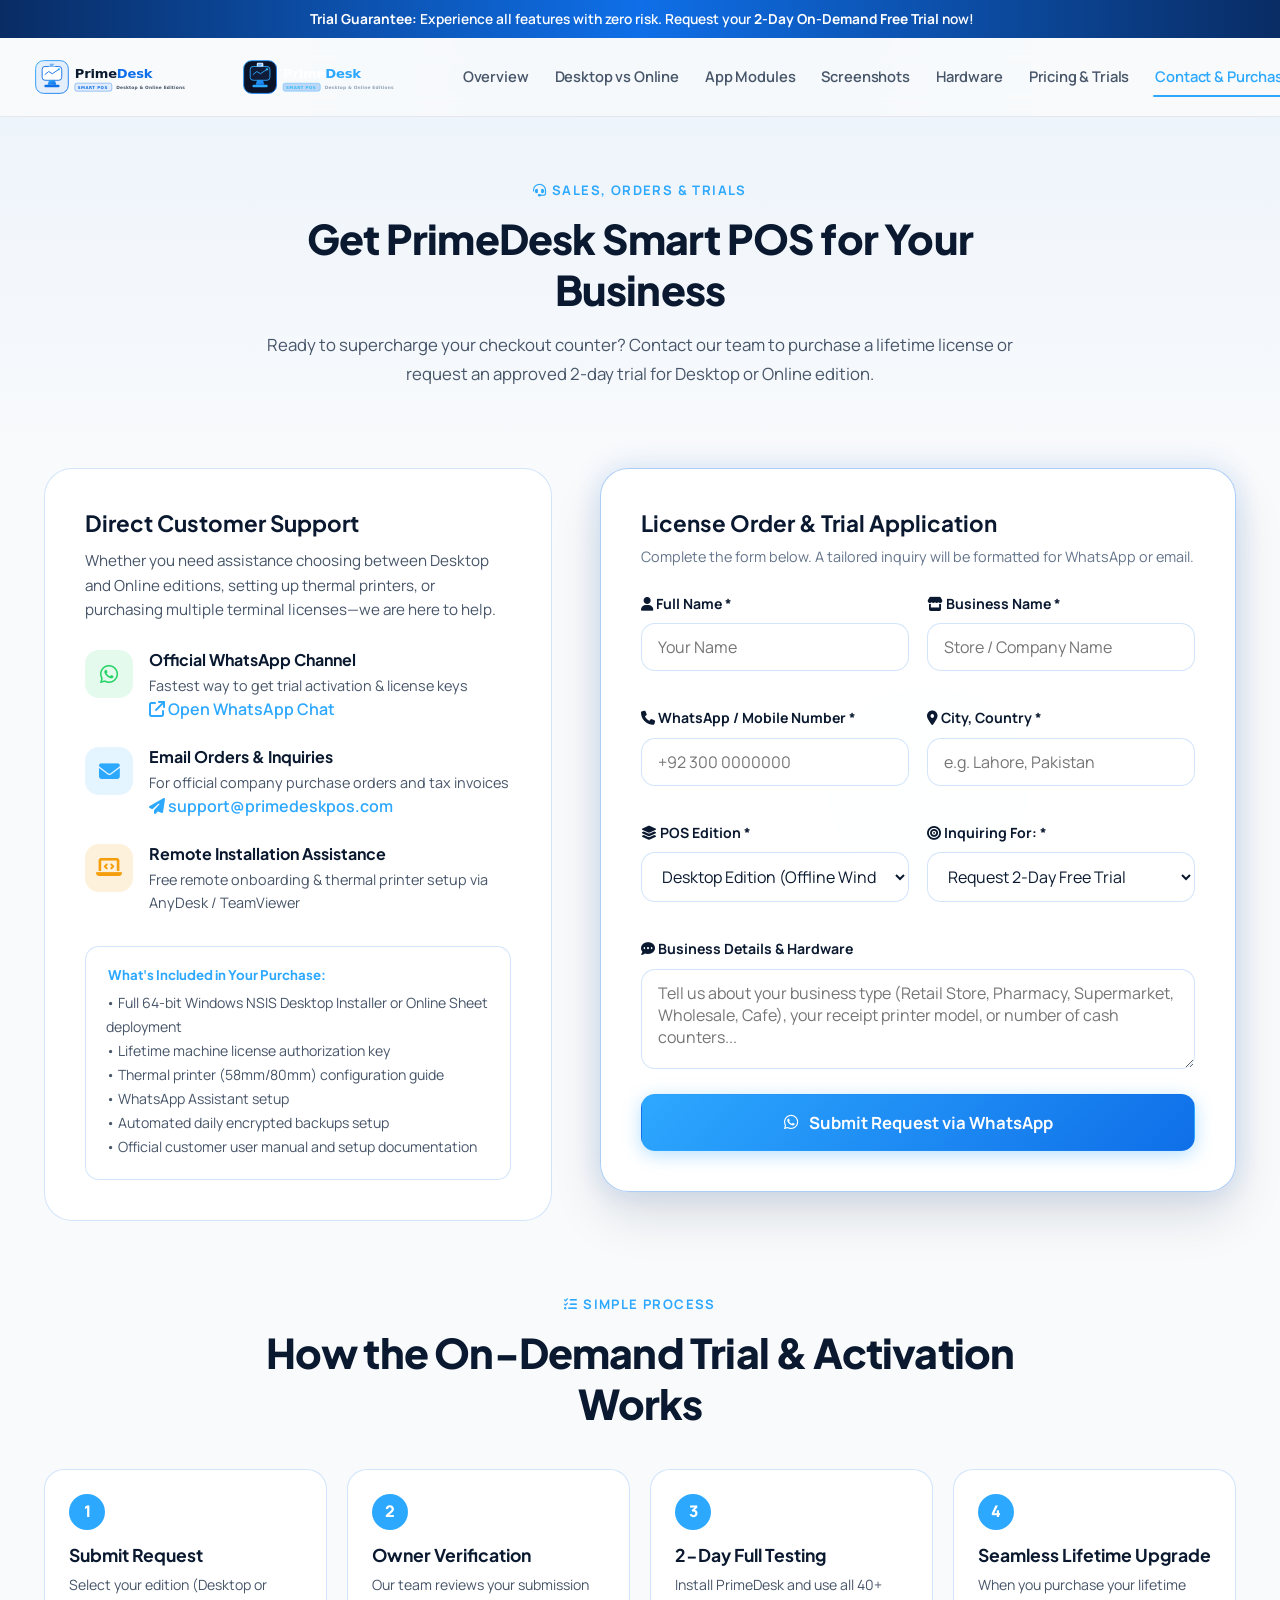
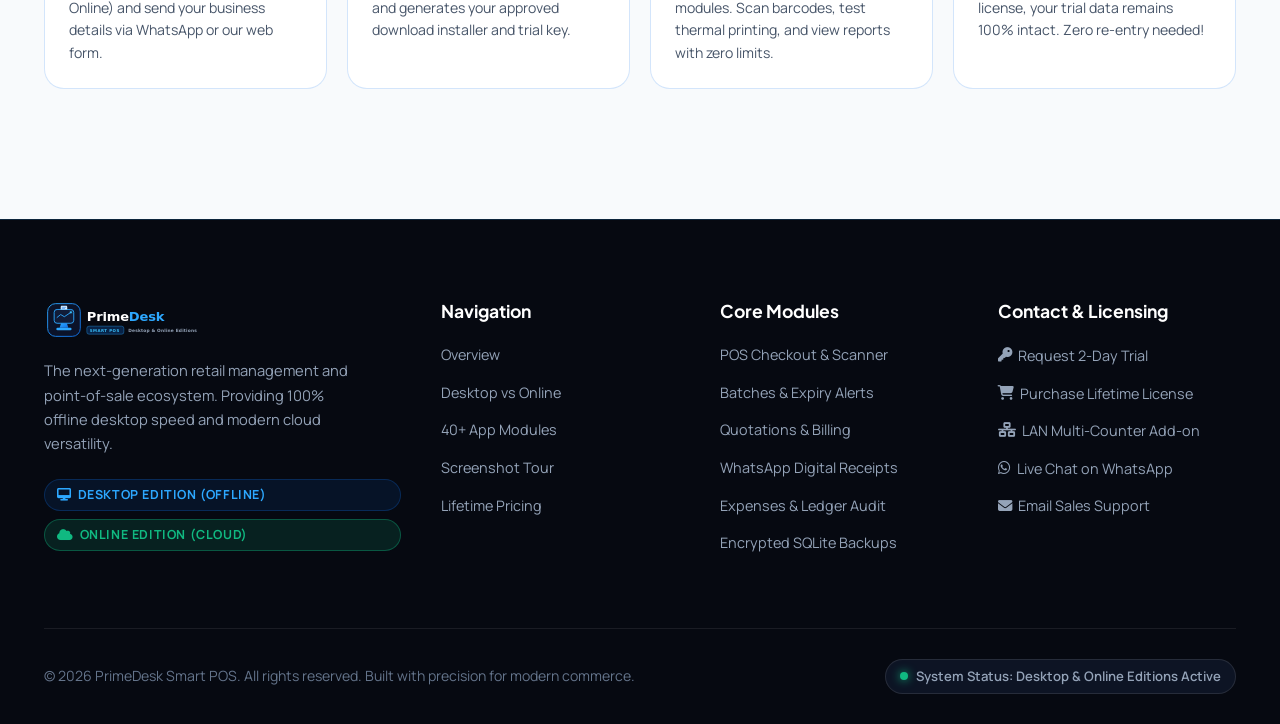
==== contact.html @ be998f5d "Initial release of PrimeDesk Smart POS official website" ====
<!DOCTYPE html>
<html lang="en" data-theme="light">
<head>
  <meta charset="UTF-8">
  <script>
    (function () {
      var saved = localStorage.getItem('primedesk_theme');
      var theme = (saved === 'dark') ? 'dark' : 'light';
      document.documentElement.setAttribute('data-theme', theme);
    })();
  </script>
  <meta name="viewport" content="width=device-width, initial-scale=1.0, maximum-scale=1.0, user-scalable=no">
  <title>Contact, Trial Request &amp; Purchase — PrimeDesk Smart POS</title>
  <meta name="description" content="Contact PrimeDesk Smart POS sales and support. Request an on-demand 2-day free trial or purchase a lifetime license for Desktop and Online editions.">
  <link rel="icon" type="image/svg+xml" href="assets/images/favicon.svg">
  
  <link rel="stylesheet" href="https://cdnjs.cloudflare.com/ajax/libs/font-awesome/6.5.1/css/all.min.css">
  <link rel="stylesheet" href="assets/css/style.css">
  <style>
    .step-timeline-wrap {
      display: grid;
      grid-template-columns: repeat(4, 1fr);
      gap: 20px;
      margin: 40px 0;
    }
    .timeline-step-card {
      background: var(--bg-card);
      border: 1px solid var(--border-card);
      border-radius: var(--radius-lg);
      padding: 24px;
      position: relative;
    }
    .step-number {
      width: 36px;
      height: 36px;
      border-radius: 50%;
      background: var(--theme-primary);
      color: #fff;
      display: flex;
      align-items: center;
      justify-content: center;
      font-weight: 800;
      font-size: 1rem;
      margin-bottom: 14px;
    }
    @media (max-width: 900px) {
      .step-timeline-wrap {
        grid-template-columns: repeat(2, 1fr);
      }
    }
    @media (max-width: 600px) {
      .step-timeline-wrap {
        grid-template-columns: 1fr;
      }
    }
  </style>
</head>
<body>

  <!-- Top Announcement Bar -->
  <aside class="top-notice-bar" aria-label="Announcement">
    <span><i class="fas fa-sparkles"></i> <strong>Trial Guarantee:</strong> Experience all features with zero risk. Request your <strong>2-Day On-Demand Free Trial</strong> now!</span>
  </aside>

  <!-- Sticky Header Navigation -->
  <header class="site-header">
    <div class="container nav-wrap">
      <a href="index.html" class="brand-logo" aria-label="PrimeDesk Smart POS Homepage">
        <img src="assets/images/logo-light.svg" class="brand-logo-light" alt="PrimeDesk Smart POS Logo">
        <img src="assets/images/logo-white.svg" class="brand-logo-dark" alt="PrimeDesk Smart POS Logo">
      </a>

      <nav class="nav-links">
        <a href="index.html" class="nav-link">Overview</a>
        <a href="editions.html" class="nav-link">Desktop vs Online</a>
        <a href="modules.html" class="nav-link">App Modules</a>
        <a href="index.html#gallery" class="nav-link">Screenshots</a>
        <a href="index.html#hardware" class="nav-link">Hardware</a>
        <a href="index.html#pricing" class="nav-link">Pricing &amp; Trials</a>
        <a href="contact.html" class="nav-link active">Contact &amp; Purchase</a>
      </nav>

      <div class="nav-actions">
        <button id="themeToggleBtn" class="theme-toggle-btn" aria-label="Toggle Dark/Light Mode" title="Toggle Theme">
          <i class="fas fa-sun"></i>
        </button>
        <a href="contact.html?intent=trial" class="btn btn-primary btn-sm"><i class="fas fa-key"></i> Request Trial</a>
        <button class="mobile-menu-toggle" aria-label="Open Navigation Menu">
          <i class="fas fa-bars"></i>
        </button>
      </div>
    </div>
  </header>

  <!-- Header Banner -->
  <section class="section" style="padding: 60px 0 40px; background: linear-gradient(180deg, var(--bg-secondary) 0%, var(--bg-main) 100%);">
    <div class="container">
      <div class="section-header" style="margin-bottom: 20px;">
        <span class="section-tag"><i class="fas fa-headset"></i> Sales, Orders &amp; Trials</span>
        <h1 class="section-title">Get PrimeDesk Smart POS for Your Business</h1>
        <p class="section-desc">
          Ready to supercharge your checkout counter? Contact our team to purchase a lifetime license or request an approved 2-day trial for Desktop or Online edition.
        </p>
      </div>
    </div>
  </section>

  <!-- Contact & Application Form Section -->
  <section class="section" style="padding-top: 20px;">
    <div class="container">
      <div class="contact-section-grid">
        
        <!-- Channels Info Card -->
        <div class="contact-info-card">
          <h3 style="font-size:1.4rem; margin-bottom:12px;">Direct Customer Support</h3>
          <p style="margin-bottom:28px; font-size:0.95rem;">
            Whether you need assistance choosing between Desktop and Online editions, setting up thermal printers, or purchasing multiple terminal licenses—we are here to help.
          </p>

          <div class="contact-channel">
            <div class="channel-icon" style="color:#25d366; background:rgba(37,211,102,0.12);">
              <i class="fab fa-whatsapp"></i>
            </div>
            <div class="channel-text">
              <h5>Official WhatsApp Channel</h5>
              <p>Fastest way to get trial activation &amp; license keys</p>
              <a href="https://wa.me/" target="_blank" rel="noopener"><i class="fas fa-arrow-up-right-from-square"></i> Open WhatsApp Chat</a>
            </div>
          </div>

          <div class="contact-channel">
            <div class="channel-icon">
              <i class="fas fa-envelope"></i>
            </div>
            <div class="channel-text">
              <h5>Email Orders &amp; Inquiries</h5>
              <p>For official company purchase orders and tax invoices</p>
              <a href="mailto:support@primedeskpos.com"><i class="fas fa-paper-plane"></i> support@primedeskpos.com</a>
            </div>
          </div>

          <div class="contact-channel">
            <div class="channel-icon" style="color:var(--accent-amber); background:var(--accent-amber-soft);">
              <i class="fas fa-laptop-code"></i>
            </div>
            <div class="channel-text">
              <h5>Remote Installation Assistance</h5>
              <p>Free remote onboarding &amp; thermal printer setup via AnyDesk / TeamViewer</p>
            </div>
          </div>

          <!-- Package & Delivery Assurance -->
          <div style="margin-top:32px; padding:20px; border-radius:var(--radius-md); background:var(--bg-elevated); border:1px solid var(--border-card);">
            <h5 style="margin-bottom:8px; color:var(--theme-primary);"><i class="fas fa-shield-check"></i> What's Included in Your Purchase:</h5>
            <ul style="font-size:0.88rem; color:var(--text-secondary); line-height:1.7;">
              <li>• Full 64-bit Windows NSIS Desktop Installer or Online Sheet deployment</li>
              <li>• Lifetime machine license authorization key</li>
              <li>• Thermal printer (58mm/80mm) configuration guide</li>
              <li>• WhatsApp Assistant setup</li>
              <li>• Automated daily encrypted backups setup</li>
              <li>• Official customer user manual and setup documentation</li>
            </ul>
          </div>
        </div>

        <!-- Form Card -->
        <div class="contact-form-card">
          <h3 style="font-size:1.4rem; margin-bottom:8px;">License Order &amp; Trial Application</h3>
          <p style="margin-bottom:24px; font-size:0.9rem; color:var(--text-muted);">
            Complete the form below. A tailored inquiry will be formatted for WhatsApp or email.
          </p>

          <form id="primeDeskLeadForm">
            <div class="form-grid-2">
              <div class="form-group">
                <label for="leadName"><i class="fas fa-user"></i> Full Name *</label>
                <input type="text" id="leadName" class="form-control" placeholder="Your Name" required>
              </div>

              <div class="form-group">
                <label for="leadBusiness"><i class="fas fa-store"></i> Business Name *</label>
                <input type="text" id="leadBusiness" class="form-control" placeholder="Store / Company Name" required>
              </div>
            </div>

            <div class="form-grid-2">
              <div class="form-group">
                <label for="leadPhone"><i class="fas fa-phone"></i> WhatsApp / Mobile Number *</label>
                <input type="tel" id="leadPhone" class="form-control" placeholder="+92 300 0000000" required>
              </div>

              <div class="form-group">
                <label for="leadCity"><i class="fas fa-location-dot"></i> City, Country *</label>
                <input type="text" id="leadCity" class="form-control" placeholder="e.g. Lahore, Pakistan" required>
              </div>
            </div>

            <div class="form-grid-2">
              <div class="form-group">
                <label for="leadEdition"><i class="fas fa-layer-group"></i> POS Edition *</label>
                <select id="leadEdition" class="form-control">
                  <option value="Desktop Edition (Offline Windows EXE)" selected>Desktop Edition (Offline Windows EXE)</option>
                  <option value="Online Cloud Edition">Online Cloud Edition (Google Sheets Backed)</option>
                  <option value="Both Editions (Need Guidance)">Both Editions (Need Guidance)</option>
                </select>
              </div>

              <div class="form-group">
                <label for="leadIntent"><i class="fas fa-bullseye"></i> Inquiring For: *</label>
                <select id="leadIntent" class="form-control">
                  <option value="Request 2-Day Free Trial" selected>Request 2-Day Free Trial</option>
                  <option value="Purchase Lifetime License">Purchase Lifetime License</option>
                  <option value="Add LAN Multi-Counter Add-on">Add LAN Multi-Counter Add-on</option>
                  <option value="Hardware Compatibility Check">Hardware Compatibility Check</option>
                  <option value="Custom Quotation">Custom Quotation</option>
                </select>
              </div>
            </div>

            <div class="form-group">
              <label for="leadMessage"><i class="fas fa-comment-dots"></i> Business Details &amp; Hardware</label>
              <textarea id="leadMessage" class="form-control" placeholder="Tell us about your business type (Retail Store, Pharmacy, Supermarket, Wholesale, Cafe), your receipt printer model, or number of cash counters..."></textarea>
            </div>

            <button type="submit" class="btn btn-primary btn-lg" style="width:100%;">
              <i class="fab fa-whatsapp"></i> Submit Request via WhatsApp
            </button>
          </form>

          <!-- Success Alert Box -->
          <div id="formSuccessNotice" style="display:none; margin-top:20px; padding:16px; border-radius:var(--radius-md); background:var(--accent-emerald-soft); border:1px solid rgba(16,185,129,0.4); color:#ffffff;">
            <div style="display:flex; align-items:center; gap:10px;">
              <i class="fas fa-circle-check" style="color:var(--accent-emerald); font-size:1.3rem;"></i>
              <div>
                <strong>Inquiry Form Ready!</strong>
                <p style="font-size:0.86rem; color:var(--text-secondary); margin-top:2px;">Opening WhatsApp chat with your formatted request. If it didn't open automatically, <a href="https://wa.me/" target="_blank" style="color:var(--theme-primary); text-decoration:underline;">click here to open WhatsApp</a>.</p>
              </div>
            </div>
          </div>
        </div>
      </div>

      <!-- How Trial & Activation Works Timeline -->
      <div style="margin-top: 70px;">
        <div class="section-header" style="margin-bottom: 24px;">
          <span class="section-tag"><i class="fas fa-list-check"></i> Simple Process</span>
          <h2 class="section-title">How the On-Demand Trial &amp; Activation Works</h2>
        </div>

        <div class="step-timeline-wrap">
          <div class="timeline-step-card">
            <div class="step-number">1</div>
            <h4 style="font-size:1.1rem; margin-bottom:8px;">Submit Request</h4>
            <p style="font-size:0.88rem; color:var(--text-secondary); line-height:1.6;">
              Select your edition (Desktop or Online) and send your business details via WhatsApp or our web form.
            </p>
          </div>

          <div class="timeline-step-card">
            <div class="step-number">2</div>
            <h4 style="font-size:1.1rem; margin-bottom:8px;">Owner Verification</h4>
            <p style="font-size:0.88rem; color:var(--text-secondary); line-height:1.6;">
              Our team reviews your submission and generates your approved download installer and trial key.
            </p>
          </div>

          <div class="timeline-step-card">
            <div class="step-number">3</div>
            <h4 style="font-size:1.1rem; margin-bottom:8px;">2-Day Full Testing</h4>
            <p style="font-size:0.88rem; color:var(--text-secondary); line-height:1.6;">
              Install PrimeDesk and use all 40+ modules. Scan barcodes, test thermal printing, and view reports with zero limits.
            </p>
          </div>

          <div class="timeline-step-card">
            <div class="step-number">4</div>
            <h4 style="font-size:1.1rem; margin-bottom:8px;">Seamless Lifetime Upgrade</h4>
            <p style="font-size:0.88rem; color:var(--text-secondary); line-height:1.6;">
              When you purchase your lifetime license, your trial data remains 100% intact. Zero re-entry needed!
            </p>
          </div>
        </div>
      </div>
    </div>
  </section>

  <!-- Rich Footer -->
  <footer class="site-footer">
    <div class="container">
      <div class="footer-grid">
        <div class="footer-brand">
          <a href="index.html" class="brand-logo">
            <img src="assets/images/logo-white.svg" alt="PrimeDesk Smart POS">
          </a>
          <p>
            The next-generation retail management and point-of-sale ecosystem. Providing 100% offline desktop speed and modern cloud versatility.
          </p>
          <div class="footer-edition-pills">
            <span class="badge badge-primary"><i class="fas fa-desktop"></i> Desktop Edition (Offline)</span>
            <span class="badge badge-emerald"><i class="fas fa-cloud"></i> Online Edition (Cloud)</span>
          </div>
        </div>

        <div class="footer-col">
          <h4>Navigation</h4>
          <ul class="footer-links-list">
            <li><a href="index.html">Overview</a></li>
            <li><a href="editions.html">Desktop vs Online</a></li>
            <li><a href="modules.html">40+ App Modules</a></li>
            <li><a href="index.html#gallery">Screenshot Tour</a></li>
            <li><a href="index.html#pricing">Lifetime Pricing</a></li>
          </ul>
        </div>

        <div class="footer-col">
          <h4>Core Modules</h4>
          <ul class="footer-links-list">
            <li><a href="modules.html#pos">POS Checkout &amp; Scanner</a></li>
            <li><a href="modules.html#inventory">Batches &amp; Expiry Alerts</a></li>
            <li><a href="modules.html#invoices">Quotations &amp; Billing</a></li>
            <li><a href="modules.html#crm">WhatsApp Digital Receipts</a></li>
            <li><a href="modules.html#finance">Expenses &amp; Ledger Audit</a></li>
            <li><a href="modules.html#security">Encrypted SQLite Backups</a></li>
          </ul>
        </div>

        <div class="footer-col">
          <h4>Contact &amp; Licensing</h4>
          <ul class="footer-links-list">
            <li><a href="contact.html?intent=trial"><i class="fas fa-key"></i> Request 2-Day Trial</a></li>
            <li><a href="contact.html?intent=purchase"><i class="fas fa-shopping-cart"></i> Purchase Lifetime License</a></li>
            <li><a href="contact.html?intent=lan"><i class="fas fa-network-wired"></i> LAN Multi-Counter Add-on</a></li>
            <li><a href="https://wa.me/" target="_blank"><i class="fab fa-whatsapp"></i> Live Chat on WhatsApp</a></li>
            <li><a href="mailto:support@primedeskpos.com"><i class="fas fa-envelope"></i> Email Sales Support</a></li>
          </ul>
        </div>
      </div>

      <div class="footer-bottom">
        <div>
          &copy; 2026 PrimeDesk Smart POS. All rights reserved. Built with precision for modern commerce.
        </div>
        <div class="footer-status-pill">
          <span class="status-dot"></span>
          <span>System Status: Desktop &amp; Online Editions Active</span>
        </div>
      </div>
    </div>
  </footer>

  <script src="assets/js/main.js"></script>
  <script>
    // Pre-populate form based on URL parameters (e.g. ?edition=desktop&intent=trial)
    document.addEventListener('DOMContentLoaded', () => {
      const urlParams = new URLSearchParams(window.location.search);
      const editionParam = urlParams.get('edition');
      const intentParam = urlParams.get('intent');

      const editionSelect = document.getElementById('leadEdition');
      const intentSelect = document.getElementById('leadIntent');

      if (editionParam && editionSelect) {
        if (editionParam === 'desktop') {
          editionSelect.value = 'Desktop Edition (Offline Windows EXE)';
        } else if (editionParam === 'online') {
          editionSelect.value = 'Online Cloud Edition';
        }
      }

      if (intentParam && intentSelect) {
        if (intentParam === 'trial') {
          intentSelect.value = 'Request 2-Day Free Trial';
        } else if (intentParam === 'purchase') {
          intentSelect.value = 'Purchase Lifetime License';
        } else if (intentParam === 'lan') {
          intentSelect.value = 'Add LAN Multi-Counter Add-on';
        }
      }
    });
  </script>
</body>
</html>
---- assets/css/style.css ----
/* ==========================================================================
   PrimeDesk Smart POS — Official Website Styling & Design System
   Matches PrimeDesk App Theme Tokens: Azure, Royal Blue, Deep Navy & Slate
   ========================================================================== */

@import url('https://fonts.googleapis.com/css2?family=Manrope:wght@400;500;600;700;800&family=Plus+Jakarta+Sans:wght@500;600;700;800&display=swap');

/* --- Root Variables: Dark Mode by Default with Seamless Light Mode --- */
:root {
  /* Brand Palette from Repo */
  --theme-primary: #2da8ff;
  --theme-primary-hover: #50baff;
  --theme-primary-strong: #0f6fe8;
  --theme-primary-dark: #0a3d91;
  --theme-primary-soft: rgba(45, 168, 255, 0.12);
  --theme-primary-glow: rgba(45, 168, 255, 0.35);

  --accent-emerald: #10b981;
  --accent-emerald-soft: rgba(16, 185, 129, 0.14);
  --accent-amber: #f59e0b;
  --accent-amber-soft: rgba(245, 158, 11, 0.14);
  --accent-crimson: #ef4444;
  --accent-crimson-soft: rgba(239, 68, 68, 0.14);

  /* Dark Theme Surfaces (Default) */
  --bg-main: #070a12;
  --bg-secondary: #0d121f;
  --bg-card: rgba(16, 23, 38, 0.85);
  --bg-card-hover: rgba(24, 34, 56, 0.95);
  --bg-elevated: #151d30;
  --border-subtle: rgba(255, 255, 255, 0.08);
  --border-card: rgba(45, 168, 255, 0.2);
  --border-glow: rgba(45, 168, 255, 0.45);

  --text-primary: #f8fafc;
  --text-secondary: #94a3b8;
  --text-muted: #64748b;
  --text-on-accent: #ffffff;

  --nav-bg: rgba(7, 10, 18, 0.82);
  --badge-bg: rgba(45, 168, 255, 0.15);
  --badge-border: rgba(45, 168, 255, 0.35);

  /* Shadows & Glassmorphism */
  --shadow-sm: 0 4px 12px rgba(0, 0, 0, 0.25);
  --shadow-md: 0 10px 25px rgba(0, 0, 0, 0.4);
  --shadow-lg: 0 20px 40px rgba(0, 0, 0, 0.6);
  --shadow-glow: 0 0 35px rgba(45, 168, 255, 0.22);
  --glass-blur: blur(14px);

  --radius-sm: 8px;
  --radius-md: 14px;
  --radius-lg: 20px;
  --radius-xl: 28px;
  --radius-full: 9999px;

  --font-heading: 'Plus Jakarta Sans', system-ui, -apple-system, sans-serif;
  --font-body: 'Manrope', system-ui, -apple-system, sans-serif;

  --transition-fast: 0.18s cubic-bezier(0.16, 1, 0.3, 1);
  --transition-normal: 0.3s cubic-bezier(0.16, 1, 0.3, 1);
  --transition-smooth: 0.45s cubic-bezier(0.16, 1, 0.3, 1);
}

/* --- Light Mode Variations --- */
[data-theme="light"] {
  --bg-main: #f8fafc;
  --bg-secondary: #eef4fb;
  --bg-card: rgba(255, 255, 255, 0.94);
  --bg-card-hover: #ffffff;
  --bg-elevated: #ffffff;
  --border-subtle: rgba(15, 23, 42, 0.08);
  --border-card: rgba(15, 111, 232, 0.18);
  --border-glow: rgba(15, 111, 232, 0.35);

  --text-primary: #0a192f;
  --text-secondary: #475569;
  --text-muted: #64748b;
  --text-on-accent: #ffffff;

  --nav-bg: rgba(248, 250, 252, 0.88);
  --badge-bg: rgba(15, 111, 232, 0.1);
  --badge-border: rgba(15, 111, 232, 0.25);

  --shadow-sm: 0 4px 14px rgba(15, 23, 42, 0.06);
  --shadow-md: 0 12px 28px rgba(15, 23, 42, 0.09);
  --shadow-lg: 0 24px 50px rgba(15, 23, 42, 0.12);
  --shadow-glow: 0 0 30px rgba(15, 111, 232, 0.15);
}

/* ==========================================================================
   Base & Reset
   ========================================================================== */
*, *::before, *::after {
  box-sizing: border-box;
  margin: 0;
  padding: 0;
}

html {
  scroll-behavior: smooth;
  font-size: 16px;
  background-color: var(--bg-main);
  color: var(--text-primary);
}

body {
  font-family: var(--font-body);
  line-height: 1.6;
  background: var(--bg-main);
  color: var(--text-primary);
  overflow-x: hidden;
  transition: background-color var(--transition-normal), color var(--transition-normal);
  position: relative;
}

/* Subtle Animated Ambient Glows */
body::before {
  content: "";
  position: fixed;
  top: -15%;
  left: 20%;
  width: 65vw;
  height: 50vh;
  background: radial-gradient(circle, var(--theme-primary-glow) 0%, rgba(45, 168, 255, 0) 65%);
  filter: blur(80px);
  pointer-events: none;
  z-index: 0;
  opacity: 0.45;
}

body::after {
  content: "";
  position: fixed;
  bottom: -10%;
  right: 5%;
  width: 45vw;
  height: 45vh;
  background: radial-gradient(circle, rgba(15, 111, 232, 0.22) 0%, rgba(15, 111, 232, 0) 65%);
  filter: blur(90px);
  pointer-events: none;
  z-index: 0;
  opacity: 0.4;
}

h1, h2, h3, h4, h5, h6 {
  font-family: var(--font-heading);
  color: var(--text-primary);
  font-weight: 700;
  line-height: 1.25;
}

p {
  color: var(--text-secondary);
}

a {
  color: inherit;
  text-decoration: none;
  transition: color var(--transition-fast);
}

img {
  max-width: 100%;
  height: auto;
  display: block;
}

ul {
  list-style: none;
}

button, input, select, textarea {
  font-family: inherit;
  font-size: inherit;
}

/* Container Layout */
.container {
  width: 100%;
  max-width: 1240px;
  margin: 0 auto;
  padding: 0 24px;
  position: relative;
  z-index: 1;
}

.container-narrow {
  max-width: 900px;
}

.section {
  padding: 90px 0;
  position: relative;
  z-index: 1;
}

/* ==========================================================================
   Header & Navigation
   ========================================================================== */
.top-notice-bar {
  background: linear-gradient(90deg, #092c64 0%, #0f6fe8 50%, #092c64 100%);
  color: #ffffff;
  padding: 8px 16px;
  text-align: center;
  font-size: 0.86rem;
  font-weight: 600;
  display: flex;
  justify-content: center;
  align-items: center;
  gap: 12px;
  z-index: 1001;
  position: relative;
}

.top-notice-bar a {
  background: rgba(255, 255, 255, 0.2);
  color: #fff;
  padding: 2px 10px;
  border-radius: 99px;
  text-decoration: underline;
  transition: background var(--transition-fast);
}

.top-notice-bar a:hover {
  background: rgba(255, 255, 255, 0.35);
}

.site-header {
  position: sticky;
  top: 0;
  left: 0;
  width: 100%;
  z-index: 1000;
  background: var(--nav-bg);
  backdrop-filter: var(--glass-blur);
  -webkit-backdrop-filter: var(--glass-blur);
  border-bottom: 1px solid var(--border-subtle);
  transition: background-color var(--transition-fast), border-color var(--transition-fast);
}

.site-header .container,
.site-header .header-container {
  max-width: 1440px;
  width: 100%;
  padding: 0 32px;
}

.nav-wrap {
  display: flex;
  align-items: center;
  justify-content: space-between;
  height: 78px;
  gap: 24px;
}

.brand-logo {
  display: flex;
  align-items: center;
  gap: 12px;
  flex-shrink: 0;
}

.brand-logo img {
  height: 40px;
  width: auto;
  display: block;
}

/* Adaptive logo image switcher based on active theme */
.brand-logo-dark { display: none; }
.brand-logo-light { display: block; }
[data-theme="dark"] .brand-logo-dark { display: block; }
[data-theme="dark"] .brand-logo-light { display: none; }

.nav-links {
  display: flex;
  align-items: center;
  gap: 22px;
  flex-wrap: nowrap;
}

.nav-link {
  font-size: 0.92rem;
  font-weight: 600;
  color: var(--text-secondary);
  position: relative;
  padding: 8px 2px;
  white-space: nowrap;
  letter-spacing: -0.01em;
}

.nav-link:hover, .nav-link.active {
  color: var(--theme-primary);
}

.nav-link.active::after {
  content: "";
  position: absolute;
  bottom: 0;
  left: 0;
  width: 100%;
  height: 2px;
  background: var(--theme-primary);
  border-radius: 2px;
}

.nav-actions {
  display: flex;
  align-items: center;
  gap: 12px;
  flex-shrink: 0;
}

.theme-toggle-btn {
  background: var(--bg-card);
  border: 1px solid var(--border-subtle);
  color: var(--text-primary);
  width: 40px;
  height: 40px;
  border-radius: 50%;
  display: flex;
  align-items: center;
  justify-content: center;
  cursor: pointer;
  transition: all var(--transition-fast);
}

.theme-toggle-btn:hover {
  border-color: var(--theme-primary);
  color: var(--theme-primary);
  transform: rotate(15deg);
}

.mobile-menu-toggle {
  display: none;
  background: none;
  border: none;
  font-size: 1.4rem;
  color: var(--text-primary);
  cursor: pointer;
}

/* ==========================================================================
   Buttons & Badges
   ========================================================================== */
.btn {
  display: inline-flex;
  align-items: center;
  justify-content: center;
  gap: 10px;
  padding: 12px 24px;
  border-radius: var(--radius-md);
  font-weight: 700;
  font-size: 0.95rem;
  cursor: pointer;
  transition: all var(--transition-normal);
  border: 1px solid transparent;
  text-decoration: none;
  white-space: nowrap;
}

.btn-primary {
  background: linear-gradient(135deg, var(--theme-primary) 0%, var(--theme-primary-strong) 100%);
  color: #ffffff;
  box-shadow: 0 4px 18px rgba(45, 168, 255, 0.35);
}

.btn-primary:hover {
  background: linear-gradient(135deg, var(--theme-primary-hover) 0%, #1579f6 100%);
  transform: translateY(-2px);
  box-shadow: 0 8px 26px rgba(45, 168, 255, 0.48);
}

.btn-outline {
  background: var(--bg-card);
  color: var(--text-primary);
  border: 1px solid var(--border-card);
  backdrop-filter: var(--glass-blur);
}

.btn-outline:hover {
  border-color: var(--theme-primary);
  color: var(--theme-primary);
  background: var(--bg-card-hover);
  transform: translateY(-2px);
}

.btn-whatsapp {
  background: #25d366;
  color: #ffffff;
  border-color: #25d366;
  box-shadow: 0 4px 18px rgba(37, 211, 102, 0.3);
}

.btn-whatsapp:hover {
  background: #20ba5a;
  transform: translateY(-2px);
  box-shadow: 0 8px 24px rgba(37, 211, 102, 0.45);
}

/* Custom Edition Outline Buttons (Transparent by default, fills with blue/green on hover) */
.btn-edition-desktop {
  background: transparent !important;
  color: var(--theme-primary-strong) !important;
  border: 1.5px solid var(--theme-primary) !important;
  transition: all var(--transition-normal);
}

[data-theme="dark"] .btn-edition-desktop {
  color: var(--theme-primary) !important;
  border-color: var(--theme-primary) !important;
}

.btn-edition-desktop:hover {
  background: linear-gradient(135deg, var(--theme-primary) 0%, var(--theme-primary-strong) 100%) !important;
  color: #ffffff !important;
  border-color: transparent !important;
  transform: translateY(-2px);
  box-shadow: 0 6px 20px rgba(45, 168, 255, 0.4) !important;
}

.btn-edition-online {
  background: transparent !important;
  color: var(--accent-emerald) !important;
  border: 1.5px solid var(--accent-emerald) !important;
  transition: all var(--transition-normal);
}

.btn-edition-online:hover {
  background: linear-gradient(135deg, var(--accent-emerald) 0%, #059669 100%) !important;
  color: #ffffff !important;
  border-color: transparent !important;
  transform: translateY(-2px);
  box-shadow: 0 6px 20px rgba(16, 185, 129, 0.4) !important;
}

.btn-sm {
  padding: 8px 16px;
  font-size: 0.85rem;
  border-radius: var(--radius-sm);
}

.btn-lg {
  padding: 16px 32px;
  font-size: 1.05rem;
}

.badge {
  display: inline-flex;
  align-items: center;
  gap: 6px;
  padding: 5px 12px;
  border-radius: var(--radius-full);
  font-size: 0.78rem;
  font-weight: 700;
  text-transform: uppercase;
  letter-spacing: 0.6px;
}

.badge-primary {
  background: var(--badge-bg);
  border: 1px solid var(--badge-border);
  color: var(--theme-primary);
}

.badge-emerald {
  background: var(--accent-emerald-soft);
  border: 1px solid rgba(16, 185, 129, 0.35);
  color: var(--accent-emerald);
}

.badge-amber {
  background: var(--accent-amber-soft);
  border: 1px solid rgba(245, 158, 11, 0.35);
  color: var(--accent-amber);
}

/* ==========================================================================
   Hero Section
   ========================================================================== */
.hero-section {
  padding: 70px 0 90px;
  position: relative;
  overflow: hidden;
}

.hero-grid {
  display: grid;
  grid-template-columns: 1.15fr 0.85fr;
  gap: 50px;
  align-items: center;
}

.hero-pill-badge {
  display: inline-flex;
  align-items: center;
  gap: 10px;
  padding: 6px 16px;
  background: var(--badge-bg);
  border: 1px solid var(--badge-border);
  border-radius: var(--radius-full);
  color: var(--theme-primary);
  font-size: 0.86rem;
  font-weight: 700;
  margin-bottom: 20px;
}

.hero-title {
  font-size: clamp(2.5rem, 4.2vw, 3.8rem);
  font-weight: 800;
  letter-spacing: -0.03em;
  margin-bottom: 20px;
  line-height: 1.15;
}

.hero-title .gradient-text {
  background: linear-gradient(135deg, #2da8ff 0%, #60a5fa 50%, #38bdf8 100%);
  -webkit-background-clip: text;
  -webkit-text-fill-color: transparent;
}

.hero-subtitle {
  font-size: 1.15rem;
  line-height: 1.7;
  color: var(--text-secondary);
  margin-bottom: 32px;
  max-width: 620px;
}

.hero-cta-group {
  display: flex;
  flex-wrap: wrap;
  gap: 16px;
  margin-bottom: 36px;
}

.hero-trust-row {
  display: flex;
  flex-wrap: wrap;
  align-items: center;
  gap: 24px;
  padding-top: 24px;
  border-top: 1px solid var(--border-subtle);
}

.trust-item {
  display: flex;
  align-items: center;
  gap: 8px;
  font-size: 0.9rem;
  color: var(--text-secondary);
  font-weight: 600;
}

.trust-item i {
  color: var(--accent-emerald);
}

/* Hero Showcase Card */
.hero-showcase {
  position: relative;
}

.hero-preview-window {
  background: var(--bg-card);
  border: 1px solid var(--border-card);
  border-radius: var(--radius-lg);
  box-shadow: var(--shadow-lg), var(--shadow-glow);
  overflow: hidden;
  backdrop-filter: var(--glass-blur);
  transition: transform var(--transition-normal);
}

.hero-preview-window:hover {
  transform: translateY(-4px);
}

.window-header {
  background: var(--bg-elevated);
  padding: 12px 18px;
  display: flex;
  align-items: center;
  justify-content: space-between;
  border-bottom: 1px solid var(--border-subtle);
}

.window-dots {
  display: flex;
  gap: 7px;
}

.window-dot {
  width: 10px;
  height: 10px;
  border-radius: 50%;
  display: inline-block;
}

.dot-red { background: #ff5f56; }
.dot-yellow { background: #ffbd2e; }
.dot-green { background: #27c93f; }

.window-title {
  font-size: 0.8rem;
  font-weight: 600;
  color: var(--text-muted);
  display: flex;
  align-items: center;
  gap: 6px;
}

.hero-screen-img {
  width: 100%;
  height: 380px;
  object-fit: cover;
  object-position: top center;
  display: block;
  cursor: pointer;
  transition: transform 0.5s ease;
}

.hero-screen-img:hover {
  transform: scale(1.02);
}

.hero-edition-tabs {
  display: flex;
  background: var(--bg-secondary);
  padding: 6px;
  border-top: 1px solid var(--border-subtle);
}

.hero-tab-btn {
  flex: 1;
  padding: 10px 14px;
  border: none;
  background: transparent;
  color: var(--text-secondary);
  font-weight: 700;
  font-size: 0.88rem;
  border-radius: var(--radius-sm);
  cursor: pointer;
  transition: all var(--transition-fast);
  display: flex;
  align-items: center;
  justify-content: center;
  gap: 8px;
}

.hero-tab-btn.active {
  background: var(--bg-card);
  color: var(--theme-primary);
  box-shadow: var(--shadow-sm);
}

/* Floating Badges */
.floating-stat-badge {
  position: absolute;
  background: var(--bg-elevated);
  border: 1px solid var(--border-card);
  padding: 12px 18px;
  border-radius: var(--radius-md);
  box-shadow: var(--shadow-md);
  backdrop-filter: var(--glass-blur);
  z-index: 2;
  animation: floatAnim 4s ease-in-out infinite;
}

.badge-top-right {
  top: -20px;
  right: -20px;
}

.badge-bottom-left {
  bottom: -20px;
  left: -20px;
  animation-delay: 2s;
}

@keyframes floatAnim {
  0%, 100% { transform: translateY(0); }
  50% { transform: translateY(-8px); }
}

/* ==========================================================================
   Section Header Styling
   ========================================================================== */
.section-header {
  text-align: center;
  max-width: 780px;
  margin: 0 auto 60px;
}

.section-tag {
  display: inline-block;
  font-size: 0.82rem;
  font-weight: 700;
  color: var(--theme-primary);
  text-transform: uppercase;
  letter-spacing: 1.4px;
  margin-bottom: 12px;
}

.section-title {
  font-size: clamp(2rem, 3.2vw, 2.8rem);
  font-weight: 800;
  margin-bottom: 16px;
  letter-spacing: -0.02em;
}

.section-desc {
  font-size: 1.05rem;
  color: var(--text-secondary);
  line-height: 1.7;
}

/* ==========================================================================
   Dual Editions Showcase Cards
   ========================================================================== */
.editions-showcase-grid {
  display: grid;
  grid-template-columns: repeat(2, 1fr);
  gap: 32px;
}

.edition-card {
  background: var(--bg-card);
  border: 1px solid var(--border-card);
  border-radius: var(--radius-xl);
  padding: 40px;
  position: relative;
  display: flex;
  flex-direction: column;
  backdrop-filter: var(--glass-blur);
  transition: all var(--transition-normal);
  overflow: hidden;
}

.edition-card::before {
  content: "";
  position: absolute;
  top: 0;
  left: 0;
  right: 0;
  height: 4px;
  background: linear-gradient(90deg, var(--theme-primary) 0%, var(--theme-primary-strong) 100%);
  opacity: 0;
  transition: opacity var(--transition-normal);
}

.edition-card:hover {
  transform: translateY(-6px);
  border-color: var(--border-glow);
  box-shadow: var(--shadow-lg), var(--shadow-glow);
}

.edition-card:hover::before {
  opacity: 1;
}

.edition-badge-corner {
  position: absolute;
  top: 24px;
  right: 24px;
}

.edition-header {
  display: flex;
  align-items: center;
  gap: 18px;
  margin-bottom: 24px;
}

.edition-icon {
  width: 64px;
  height: 64px;
  border-radius: var(--radius-md);
  background: var(--theme-primary-soft);
  border: 1px solid var(--border-card);
  display: flex;
  align-items: center;
  justify-content: center;
  font-size: 1.8rem;
  color: var(--theme-primary);
}

.edition-name {
  font-size: 1.6rem;
  font-weight: 800;
  margin-bottom: 4px;
}

.edition-tagline {
  font-size: 0.92rem;
  color: var(--text-muted);
}

.edition-desc {
  font-size: 1rem;
  line-height: 1.65;
  color: var(--text-secondary);
  margin-bottom: 28px;
}

.edition-specs-list {
  margin-bottom: 32px;
  flex-grow: 1;
}

.spec-item {
  display: flex;
  align-items: flex-start;
  gap: 12px;
  margin-bottom: 14px;
  font-size: 0.95rem;
  color: var(--text-secondary);
}

.spec-item i {
  color: var(--accent-emerald);
  margin-top: 4px;
  font-size: 0.95rem;
}

.spec-item strong {
  color: var(--text-primary);
}

.edition-trial-alert {
  background: rgba(45, 168, 255, 0.08);
  border: 1px dashed var(--theme-primary);
  border-radius: var(--radius-md);
  padding: 16px;
  margin-bottom: 28px;
  display: flex;
  align-items: center;
  gap: 14px;
}

.trial-icon {
  font-size: 1.5rem;
  color: var(--theme-primary);
}

.trial-text h5 {
  font-size: 0.95rem;
  margin-bottom: 2px;
}

.trial-text p {
  font-size: 0.85rem;
  color: var(--text-secondary);
}

/* ==========================================================================
   Modules Showcase Hub
   ========================================================================== */
.modules-filter-bar {
  display: flex;
  flex-wrap: wrap;
  justify-content: center;
  gap: 10px;
  margin-bottom: 40px;
}

.module-filter-btn {
  padding: 10px 20px;
  border-radius: var(--radius-full);
  background: var(--bg-card);
  border: 1px solid var(--border-subtle);
  color: var(--text-secondary);
  font-weight: 700;
  font-size: 0.88rem;
  cursor: pointer;
  transition: all var(--transition-fast);
  display: flex;
  align-items: center;
  gap: 8px;
}

.module-filter-btn:hover, .module-filter-btn.active {
  background: var(--theme-primary);
  color: #ffffff;
  border-color: var(--theme-primary);
  box-shadow: 0 4px 14px rgba(45, 168, 255, 0.3);
}

.modules-grid {
  display: grid;
  grid-template-columns: repeat(3, 1fr);
  gap: 24px;
}

.module-card {
  background: var(--bg-card);
  border: 1px solid var(--border-card);
  border-radius: var(--radius-lg);
  padding: 28px;
  transition: all var(--transition-normal);
  display: flex;
  flex-direction: column;
  backdrop-filter: var(--glass-blur);
}

.module-card:hover {
  transform: translateY(-5px);
  border-color: var(--theme-primary);
  box-shadow: var(--shadow-md), var(--shadow-glow);
}

.module-icon-wrap {
  width: 52px;
  height: 52px;
  border-radius: var(--radius-md);
  background: var(--theme-primary-soft);
  color: var(--theme-primary);
  display: flex;
  align-items: center;
  justify-content: center;
  font-size: 1.4rem;
  margin-bottom: 20px;
}

.module-title {
  font-size: 1.25rem;
  margin-bottom: 10px;
}

.module-description {
  font-size: 0.92rem;
  color: var(--text-secondary);
  line-height: 1.6;
  margin-bottom: 20px;
  flex-grow: 1;
}

.module-features-chips {
  display: flex;
  flex-wrap: wrap;
  gap: 6px;
}

.module-chip {
  background: var(--bg-elevated);
  border: 1px solid var(--border-subtle);
  padding: 4px 10px;
  border-radius: var(--radius-sm);
  font-size: 0.76rem;
  font-weight: 600;
  color: var(--text-secondary);
}

/* ==========================================================================
   Screenshots Gallery & Interactive Tour
   ========================================================================== */
.gallery-grid {
  display: grid;
  grid-template-columns: repeat(3, 1fr);
  gap: 24px;
}

.gallery-item {
  background: var(--bg-card);
  border: 1px solid var(--border-card);
  border-radius: var(--radius-lg);
  overflow: hidden;
  position: relative;
  cursor: pointer;
  transition: all var(--transition-normal);
}

.gallery-item:hover {
  transform: translateY(-4px);
  box-shadow: var(--shadow-lg), var(--shadow-glow);
  border-color: var(--theme-primary);
}

.gallery-img-wrap {
  position: relative;
  overflow: hidden;
  height: 220px;
  background: #0b1220;
}

.gallery-img-wrap img {
  width: 100%;
  height: 100%;
  object-fit: cover;
  object-position: top;
  transition: transform 0.4s ease;
}

.gallery-item:hover .gallery-img-wrap img {
  transform: scale(1.05);
}

.gallery-overlay {
  position: absolute;
  inset: 0;
  background: rgba(7, 10, 18, 0.7);
  display: flex;
  align-items: center;
  justify-content: center;
  opacity: 0;
  transition: opacity var(--transition-fast);
}

.gallery-item:hover .gallery-overlay {
  opacity: 1;
}

.gallery-zoom-icon {
  width: 48px;
  height: 48px;
  border-radius: 50%;
  background: var(--theme-primary);
  color: #fff;
  display: flex;
  align-items: center;
  justify-content: center;
  font-size: 1.2rem;
  box-shadow: 0 4px 14px rgba(0, 0, 0, 0.4);
}

.gallery-meta {
  padding: 16px 20px;
  background: var(--bg-elevated);
}

.gallery-title {
  font-size: 1rem;
  font-weight: 700;
  margin-bottom: 4px;
}

.gallery-subtitle {
  font-size: 0.82rem;
  color: var(--text-muted);
}

/* Lightbox Modal */
.modal-overlay {
  position: fixed;
  inset: 0;
  background: rgba(0, 0, 0, 0.88);
  backdrop-filter: blur(12px);
  z-index: 2000;
  display: none;
  align-items: center;
  justify-content: center;
  padding: 24px;
  opacity: 0;
  transition: opacity var(--transition-normal);
}

.modal-overlay.active {
  display: flex;
  opacity: 1;
}

.modal-content {
  background: var(--bg-card);
  border: 1px solid var(--border-glow);
  border-radius: var(--radius-lg);
  max-width: 1050px;
  width: 100%;
  max-height: 90vh;
  overflow: hidden;
  box-shadow: var(--shadow-lg), 0 0 60px rgba(45, 168, 255, 0.35);
  display: flex;
  flex-direction: column;
  position: relative;
}

.modal-header {
  padding: 16px 24px;
  background: var(--bg-elevated);
  display: flex;
  align-items: center;
  justify-content: space-between;
  border-bottom: 1px solid var(--border-subtle);
}

.modal-body {
  padding: 12px;
  overflow-y: auto;
  text-align: center;
  background: #000;
}

.modal-body img {
  max-height: 75vh;
  width: auto;
  margin: 0 auto;
  border-radius: var(--radius-sm);
}

.modal-close-btn {
  background: none;
  border: none;
  color: var(--text-primary);
  font-size: 1.5rem;
  cursor: pointer;
  transition: color var(--transition-fast);
}

.modal-close-btn:hover {
  color: var(--accent-crimson);
}

/* ==========================================================================
   Pricing & Licensing Section
   ========================================================================== */
.pricing-grid {
  display: grid;
  grid-template-columns: repeat(3, 1fr);
  gap: 28px;
}

.pricing-card {
  background: var(--bg-card);
  border: 1px solid var(--border-card);
  border-radius: var(--radius-xl);
  padding: 36px 30px;
  position: relative;
  display: flex;
  flex-direction: column;
  transition: all var(--transition-normal);
  backdrop-filter: var(--glass-blur);
}

.pricing-card:hover {
  transform: translateY(-6px);
  border-color: var(--theme-primary);
  box-shadow: var(--shadow-lg), var(--shadow-glow);
}

.pricing-card.popular {
  border-color: var(--theme-primary);
  box-shadow: var(--shadow-md), var(--shadow-glow);
  background: linear-gradient(180deg, rgba(45, 168, 255, 0.08) 0%, var(--bg-card) 40%);
}

.popular-badge {
  position: absolute;
  top: -14px;
  left: 50%;
  transform: translateX(-50%);
  background: linear-gradient(90deg, var(--theme-primary) 0%, var(--theme-primary-strong) 100%);
  color: #fff;
  padding: 4px 18px;
  border-radius: var(--radius-full);
  font-size: 0.76rem;
  font-weight: 800;
  letter-spacing: 0.8px;
  text-transform: uppercase;
}

.pricing-plan-name {
  font-size: 1.35rem;
  margin-bottom: 8px;
}

.pricing-plan-desc {
  font-size: 0.88rem;
  color: var(--text-secondary);
  margin-bottom: 24px;
}

.price-tag {
  display: flex;
  align-items: baseline;
  gap: 6px;
  margin-bottom: 8px;
}

.price-val {
  font-size: 2.4rem;
  font-weight: 800;
  color: var(--text-primary);
  font-family: var(--font-heading);
}

.price-period {
  font-size: 0.9rem;
  color: var(--text-muted);
}

.price-note {
  font-size: 0.8rem;
  color: var(--accent-emerald);
  font-weight: 600;
  margin-bottom: 28px;
}

.pricing-features-list {
  margin-bottom: 32px;
  flex-grow: 1;
}

.pricing-features-list li {
  display: flex;
  align-items: center;
  gap: 10px;
  margin-bottom: 12px;
  font-size: 0.92rem;
  color: var(--text-secondary);
}

.pricing-features-list li i {
  color: var(--accent-emerald);
  font-size: 0.85rem;
}

.trial-guarantee-banner {
  background: linear-gradient(135deg, rgba(15, 111, 232, 0.2) 0%, rgba(45, 168, 255, 0.1) 100%);
  border: 1px solid var(--border-card);
  border-radius: var(--radius-lg);
  padding: 30px;
  margin-top: 48px;
  display: flex;
  align-items: center;
  justify-content: space-between;
  gap: 24px;
}

.trial-banner-content h4 {
  font-size: 1.25rem;
  margin-bottom: 6px;
  color: var(--text-primary);
}

.trial-banner-content p {
  color: var(--text-secondary);
  font-size: 0.95rem;
}

/* ==========================================================================
   Comparison Matrix Table
   ========================================================================== */
.table-responsive {
  overflow-x: auto;
  background: var(--bg-card);
  border: 1px solid var(--border-card);
  border-radius: var(--radius-xl);
  padding: 10px;
  backdrop-filter: var(--glass-blur);
}

.comparison-table {
  width: 100%;
  border-collapse: collapse;
  text-align: left;
}

.comparison-table th, .comparison-table td {
  padding: 18px 24px;
  border-bottom: 1px solid var(--border-subtle);
  font-size: 0.95rem;
}

.comparison-table th {
  font-family: var(--font-heading);
  font-size: 1.05rem;
  font-weight: 700;
  color: var(--text-primary);
  background: var(--bg-elevated);
}

.comparison-table th:first-child {
  border-top-left-radius: var(--radius-lg);
  width: 38%;
}

.comparison-table th:last-child {
  border-top-right-radius: var(--radius-lg);
}

.comparison-table tr:hover td {
  background: var(--bg-card-hover);
}

.comparison-table td:first-child {
  font-weight: 600;
  color: var(--text-primary);
}

.comparison-table .highlight-col {
  color: var(--theme-primary);
  font-weight: 600;
}

/* ==========================================================================
   Hardware Ecosystem
   ========================================================================== */
.hardware-grid {
  display: grid;
  grid-template-columns: repeat(4, 1fr);
  gap: 24px;
}

.hardware-card {
  background: var(--bg-card);
  border: 1px solid var(--border-card);
  border-radius: var(--radius-lg);
  padding: 28px 20px;
  text-align: center;
  transition: all var(--transition-normal);
}

.hardware-card:hover {
  transform: translateY(-4px);
  border-color: var(--theme-primary);
  box-shadow: var(--shadow-md);
}

.hardware-icon {
  width: 60px;
  height: 60px;
  border-radius: 50%;
  background: var(--theme-primary-soft);
  color: var(--theme-primary);
  font-size: 1.6rem;
  display: flex;
  align-items: center;
  justify-content: center;
  margin: 0 auto 16px;
}

.hardware-name {
  font-size: 1.1rem;
  margin-bottom: 8px;
}

.hardware-desc {
  font-size: 0.85rem;
  color: var(--text-secondary);
}

/* ==========================================================================
   FAQ Section
   ========================================================================== */
.faq-wrap {
  max-width: 820px;
  margin: 0 auto;
}

.faq-item {
  background: var(--bg-card);
  border: 1px solid var(--border-card);
  border-radius: var(--radius-md);
  margin-bottom: 16px;
  overflow: hidden;
  transition: all var(--transition-fast);
}

.faq-item.active {
  border-color: var(--theme-primary);
  box-shadow: var(--shadow-sm);
}

.faq-question {
  width: 100%;
  padding: 20px 24px;
  display: flex;
  align-items: center;
  justify-content: space-between;
  background: none;
  border: none;
  color: var(--text-primary);
  font-size: 1.05rem;
  font-weight: 700;
  text-align: left;
  cursor: pointer;
}

.faq-question i {
  color: var(--theme-primary);
  transition: transform var(--transition-normal);
}

.faq-item.active .faq-question i {
  transform: rotate(180deg);
}

.faq-answer {
  padding: 0 24px 20px;
  color: var(--text-secondary);
  font-size: 0.95rem;
  line-height: 1.7;
  display: none;
}

.faq-item.active .faq-answer {
  display: block;
}

/* ==========================================================================
   Contact, Trial Request & Purchase Section
   ========================================================================== */
.contact-section-grid {
  display: grid;
  grid-template-columns: 1fr 1.25fr;
  gap: 48px;
  align-items: start;
}

.contact-info-card {
  background: var(--bg-card);
  border: 1px solid var(--border-card);
  border-radius: var(--radius-xl);
  padding: 40px;
  backdrop-filter: var(--glass-blur);
}

.contact-channel {
  display: flex;
  align-items: flex-start;
  gap: 16px;
  margin-bottom: 24px;
}

.channel-icon {
  width: 48px;
  height: 48px;
  border-radius: var(--radius-md);
  background: var(--theme-primary-soft);
  color: var(--theme-primary);
  display: flex;
  align-items: center;
  justify-content: center;
  font-size: 1.3rem;
  flex-shrink: 0;
}

.channel-text h5 {
  font-size: 1rem;
  margin-bottom: 4px;
}

.channel-text p {
  font-size: 0.9rem;
}

.channel-text a {
  color: var(--theme-primary);
  font-weight: 600;
}

/* Contact Form */
.contact-form-card {
  background: var(--bg-card);
  border: 1px solid var(--border-glow);
  border-radius: var(--radius-xl);
  padding: 40px;
  box-shadow: var(--shadow-lg), var(--shadow-glow);
  backdrop-filter: var(--glass-blur);
}

.form-grid-2 {
  display: grid;
  grid-template-columns: repeat(2, 1fr);
  gap: 18px;
  margin-bottom: 18px;
}

.form-group {
  margin-bottom: 18px;
}

.form-group label {
  display: block;
  font-size: 0.88rem;
  font-weight: 700;
  color: var(--text-primary);
  margin-bottom: 8px;
}

.form-control {
  width: 100%;
  padding: 12px 16px;
  border-radius: var(--radius-md);
  background: var(--bg-elevated);
  border: 1px solid var(--border-card);
  color: var(--text-primary);
  outline: none;
  transition: all var(--transition-fast);
}

.form-control:focus {
  border-color: var(--theme-primary);
  box-shadow: 0 0 0 3px rgba(45, 168, 255, 0.2);
}

select.form-control {
  cursor: pointer;
}

textarea.form-control {
  min-height: 100px;
  resize: vertical;
}

/* ==========================================================================
   Footer — Sleek Dark Palette for Both Light and Dark Theme Modes
   ========================================================================== */
.site-footer {
  background: #060911 !important;
  border-top: 1px solid rgba(45, 168, 255, 0.18) !important;
  color: #f1f5f9 !important;
  padding: 80px 0 30px;
  position: relative;
  z-index: 1;
}

.footer-grid {
  display: grid;
  grid-template-columns: 1.5fr 1fr 1fr 1fr;
  gap: 40px;
  margin-bottom: 60px;
}

.site-footer .footer-brand p {
  font-size: 0.92rem;
  color: #94a3b8 !important;
  margin: 18px 0 24px;
  line-height: 1.65;
  max-width: 320px;
}

.footer-edition-pills {
  display: flex;
  flex-direction: column;
  gap: 8px;
}

.site-footer .footer-col h4 {
  font-size: 1.1rem;
  font-weight: 700;
  margin-bottom: 20px;
  color: #ffffff !important;
}

.footer-links-list li {
  margin-bottom: 12px;
}

.site-footer .footer-links-list a {
  font-size: 0.9rem;
  color: #94a3b8 !important;
  transition: all var(--transition-fast);
  display: inline-flex;
  align-items: center;
  gap: 6px;
}

.site-footer .footer-links-list a:hover {
  color: var(--theme-primary) !important;
  transform: translateX(4px);
}

.site-footer .footer-bottom {
  padding-top: 30px;
  border-top: 1px solid rgba(255, 255, 255, 0.08) !important;
  display: flex;
  align-items: center;
  justify-content: space-between;
  flex-wrap: wrap;
  gap: 16px;
  font-size: 0.88rem;
  color: #64748b !important;
}

.site-footer .footer-status-pill {
  display: inline-flex;
  align-items: center;
  gap: 8px;
  padding: 6px 14px;
  border-radius: var(--radius-full);
  background: #0d1424 !important;
  border: 1px solid rgba(255, 255, 255, 0.1) !important;
  font-size: 0.82rem;
  font-weight: 600;
  color: #94a3b8 !important;
}

.status-dot {
  width: 8px;
  height: 8px;
  border-radius: 50%;
  background: var(--accent-emerald);
  box-shadow: 0 0 10px var(--accent-emerald);
}

/* ==========================================================================
   Responsive Breakpoints
   ========================================================================== */
@media (max-width: 1040px) {
  .nav-links {
    display: none;
  }
  .mobile-menu-toggle {
    display: block;
  }
  .nav-links.mobile-active {
    display: flex;
    flex-direction: column;
    position: absolute;
    top: 78px;
    left: 0;
    width: 100%;
    background: var(--bg-elevated);
    padding: 24px;
    border-bottom: 1px solid var(--border-card);
    box-shadow: var(--shadow-lg);
  }
  .hero-grid {
    grid-template-columns: 1fr;
    text-align: center;
  }
  .hero-subtitle {
    margin: 0 auto 32px;
  }
  .hero-cta-group, .hero-trust-row {
    justify-content: center;
  }
  .editions-showcase-grid {
    grid-template-columns: 1fr;
  }
  .modules-grid {
    grid-template-columns: repeat(2, 1fr);
  }
  .gallery-grid {
    grid-template-columns: repeat(2, 1fr);
  }
  .pricing-grid {
    grid-template-columns: 1fr;
    max-width: 500px;
    margin: 0 auto;
  }
  .hardware-grid {
    grid-template-columns: repeat(2, 1fr);
  }
  .contact-section-grid {
    grid-template-columns: 1fr;
  }
  .footer-grid {
    grid-template-columns: repeat(2, 1fr);
  }
}

@media (max-width: 768px) {
  .modules-grid {
    grid-template-columns: 1fr;
  }
  .gallery-grid {
    grid-template-columns: 1fr;
  }
  .form-grid-2 {
    grid-template-columns: 1fr;
  }
  .trial-guarantee-banner {
    flex-direction: column;
    text-align: center;
  }
  .footer-grid {
    grid-template-columns: 1fr;
  }
}
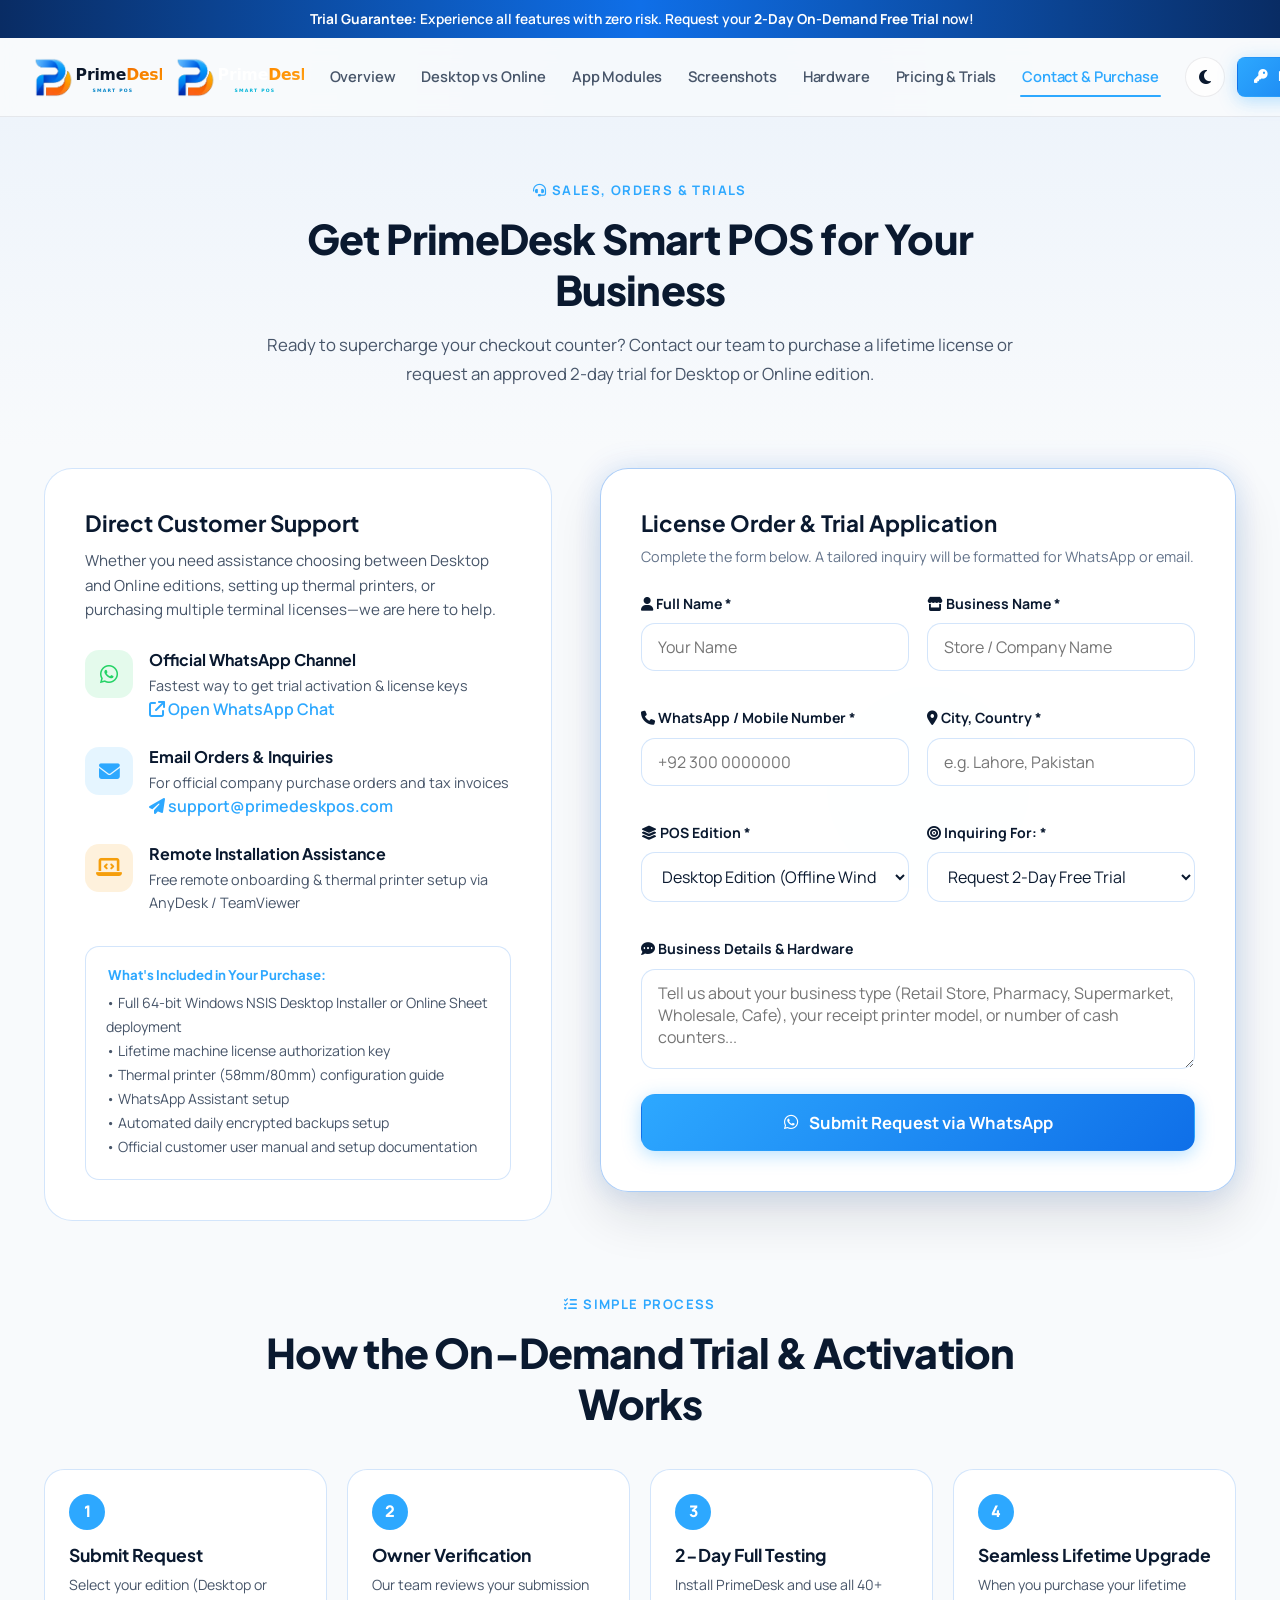
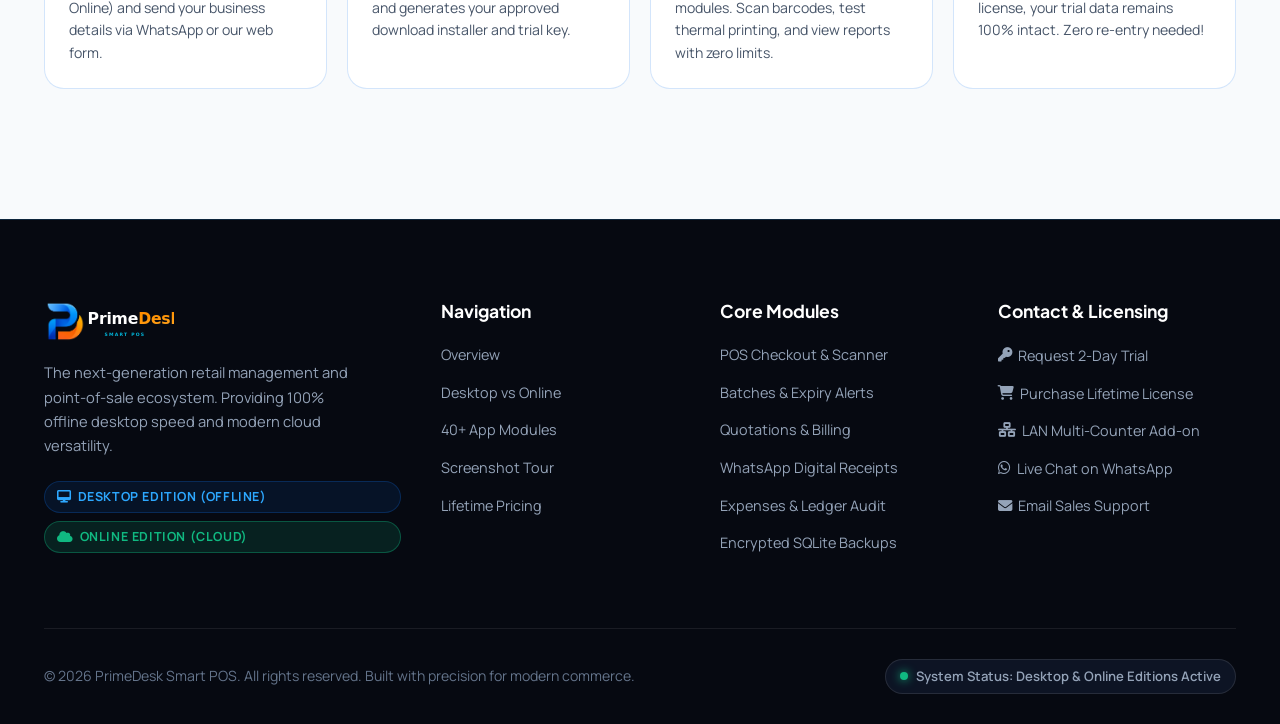
==== commit 8fb5745d: "feat: incorporate official PrimeDesk Smart POS logo branding, icons, and theme-adaptive vector asset" ====
--- a/contact.html
+++ b/contact.html
@@ -13,6 +13,15 @@
   <title>Contact, Trial Request &amp; Purchase — PrimeDesk Smart POS</title>
   <meta name="description" content="Contact PrimeDesk Smart POS sales and support. Request an on-demand 2-day free trial or purchase a lifetime license for Desktop and Online editions.">
   <link rel="icon" type="image/svg+xml" href="assets/images/favicon.svg">
+  <link rel="alternate icon" type="image/png" href="assets/images/favicon.png">
+  <link rel="apple-touch-icon" href="assets/images/favicon.png">
+  
+  <meta property="og:title" content="Contact, Trial Request &amp; Purchase — PrimeDesk Smart POS">
+  <meta property="og:description" content="Contact PrimeDesk Smart POS sales and support. Request an on-demand 2-day free trial or purchase a lifetime license for Desktop and Online editions.">
+  <meta property="og:image" content="assets/images/primedesk-logo-banner.jpg">
+  <meta property="og:type" content="website">
+  <meta name="twitter:card" content="summary_large_image">
+  <meta name="twitter:image" content="assets/images/primedesk-logo-banner.jpg">
   
   <link rel="stylesheet" href="https://cdnjs.cloudflare.com/ajax/libs/font-awesome/6.5.1/css/all.min.css">
   <link rel="stylesheet" href="assets/css/style.css">
--- a/assets/css/style.css
+++ b/assets/css/style.css
@@ -259,12 +259,20 @@
   align-items: center;
   gap: 12px;
   flex-shrink: 0;
+  text-decoration: none;
+  transition: transform 0.25s cubic-bezier(0.16, 1, 0.3, 1), opacity 0.2s ease;
+}
+
+.brand-logo:hover {
+  transform: translateY(-1px);
+  opacity: 0.94;
 }
 
 .brand-logo img {
-  height: 40px;
+  height: 42px;
   width: auto;
   display: block;
+  object-fit: contain;
 }
 
 /* Adaptive logo image switcher based on active theme */
